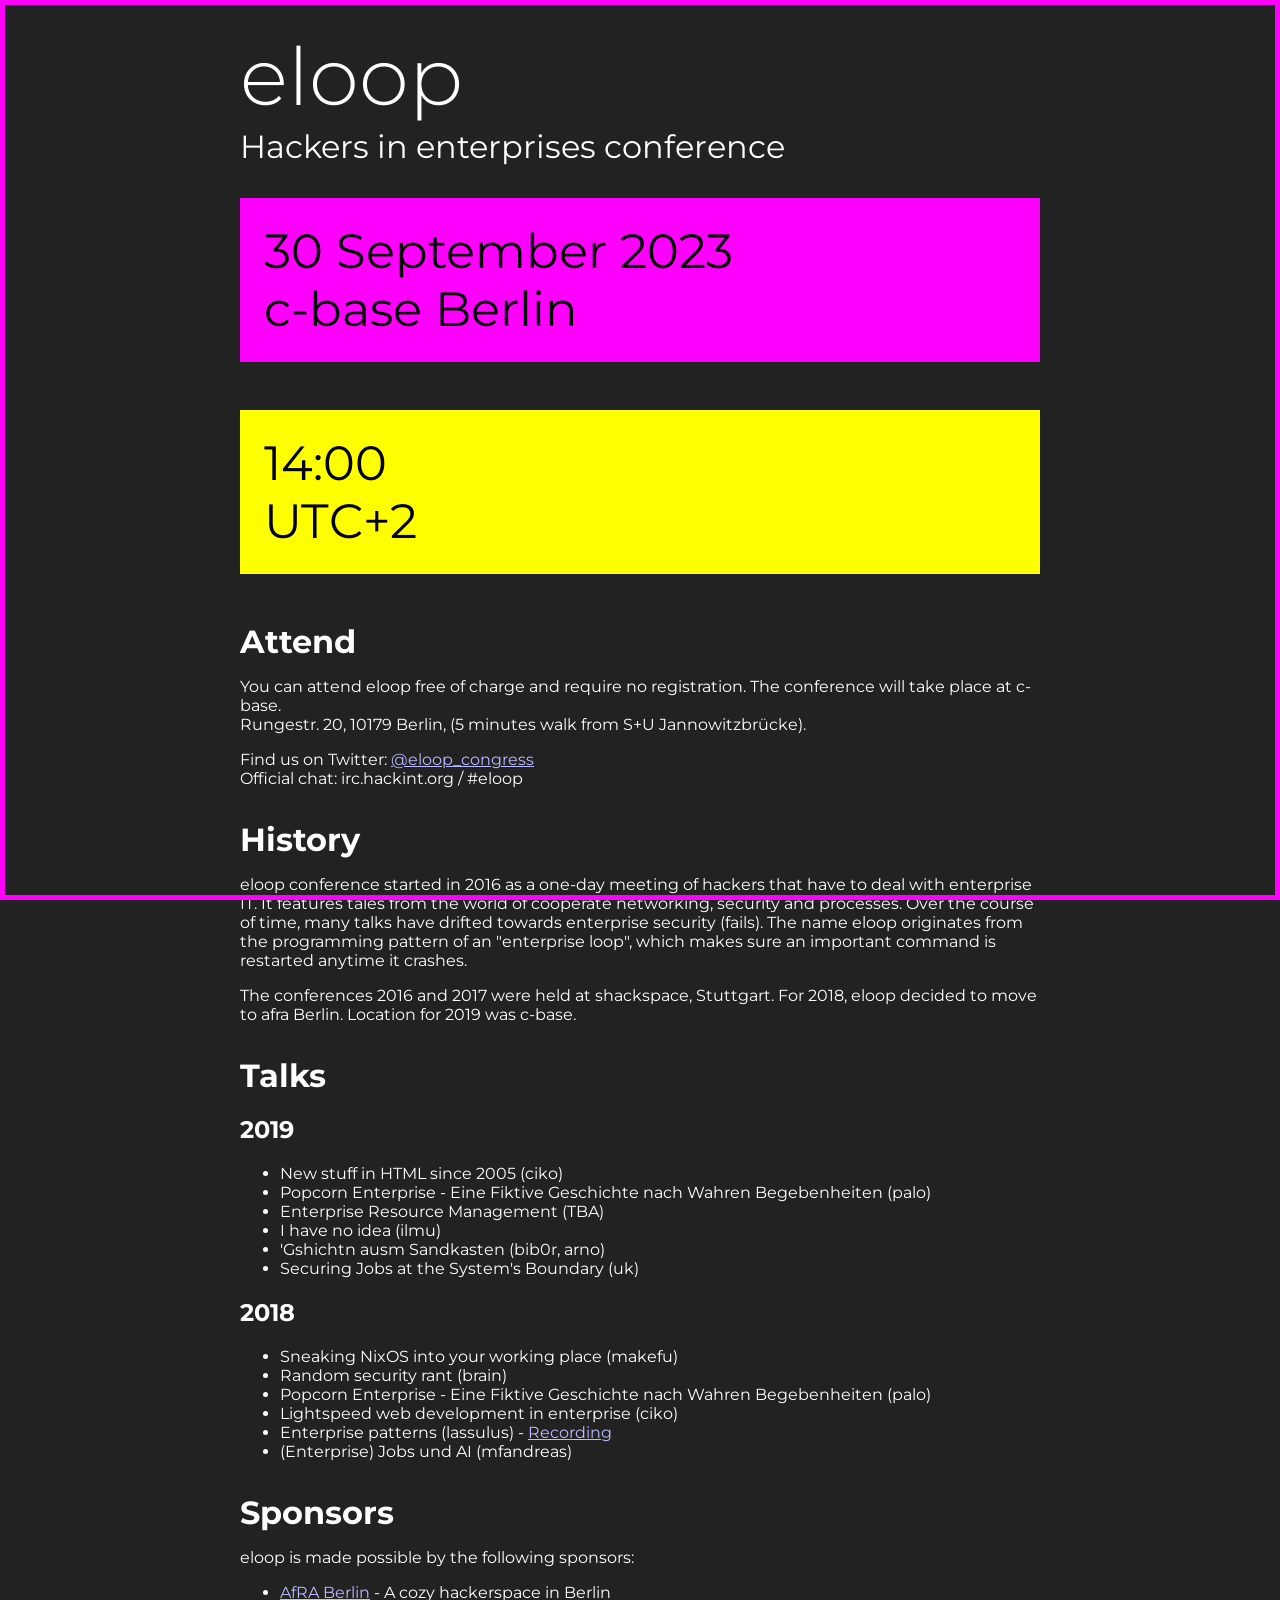
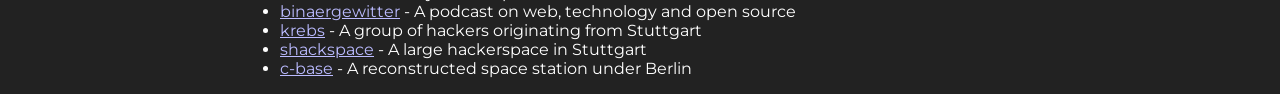
==== index.html @ 8beef0cc "update date" ====
<html>
<head>
    <link rel="stylesheet" href="custom.css">
    <link href="https://fonts.googleapis.com/css?family=Montserrat" rel="stylesheet">
    <meta name="viewport" content="width=device-width, initial-scale=1">
    <meta charset="UTF-8">
    <link rel="icon" href="/static/images/favicon_2.png">
    <title>eloop conference</title>
</head>
<body>
<div id="page-border-left"></div>
<div id="page-border-right"></div>
<div id="page-border-top"></div>
<div id="page-border-bottom"></div>

<div class="content">
    <div id="spacer_1" style="height: 20px;"></div>
    <p class="catchline">eloop</p><br>
    <p class="titleline">Hackers in enterprises conference</p>
    <p class="subline">30 September 2023<br>c-base Berlin</p>
    <p class="subline">14:00<br>UTC+2</p>
    <div>
        <h1>Attend</h1>
        <p>
            You can attend eloop free of charge and require no registration. The conference will take place at c-base.<br>
            Rungestr. 20, 10179 Berlin, (5 minutes walk from S+U Jannowitzbrücke).
        </p>
        <p>
            Find us on Twitter: <a href="https://twitter.com/eloop_congress">@eloop_congress</a><br>
            Official chat: irc.hackint.org / #eloop
        </p>
    <div>
        <h1>History</h1>
        <p>eloop conference started in 2016 as a one-day meeting of hackers that have to deal with enterprise IT. It features tales from the world of cooperate networking, security and processes. Over the course of time, many talks have drifted towards enterprise security (fails). The name eloop originates from the programming pattern of an "enterprise loop", which makes sure an important command is restarted anytime it crashes.</p>
        <p>The conferences 2016 and 2017 were held at shackspace, Stuttgart. For 2018, eloop decided to move to afra Berlin. Location for 2019 was c-base.</p>
      <div>
          <h1>Talks</h1>
          <h2>2019</h2>
          <p>
              <ul>
                  <li>New stuff in HTML since 2005 (ciko)</li>
                  <li>Popcorn Enterprise - Eine Fiktive Geschichte nach Wahren Begebenheiten (palo)</li>
                  <li>Enterprise Resource Management (TBA)</li>
                  <li>I have no idea (ilmu)</li>
                  <li>'Gshichtn ausm Sandkasten (bib0r, arno)</li>
                  <li>Securing Jobs at the System's Boundary (uk)</li>
              </ul>
          </p>

          <h2>2018</h2>
          <p>
              <ul>
                  <li>Sneaking NixOS into your working place (makefu)</li>
                  <li>Random security rant (brain)</li>
                  <li>Popcorn Enterprise - Eine Fiktive Geschichte nach Wahren Begebenheiten (palo)</li>
                  <li>Lightspeed web development in enterprise (ciko)</li>
                  <li>Enterprise patterns (lassulus) - <a href="https://www.youtube.com/watch?v=pxRpLiCVnbg">Recording</a></li>
                  <li>(Enterprise) Jobs und AI (mfandreas)</li>
              </ul>

          </p>
      </div>
    </div>
    <div>
        <h1>Sponsors</h1>
        <p>
            eloop is made possible by the following sponsors:
            <ul>
            <li><a href="https://www.afra-berlin.de">AfRA Berlin</a> - A cozy hackerspace in Berlin</li>
            <li><a href="https://blog.binaergewitter.de/">binaergewitter</a> - A podcast on web, technology and open source</li>
            <li><a href="https://krebsco.de/">krebs</a> - A group of hackers originating from Stuttgart</li>
            <li><a href="https://shackspace.de/">shackspace</a> - A large hackerspace in Stuttgart</li>
            <li><a href="https://c-base.org/">c-base</a> - A reconstructed space station under Berlin</li>
        </p>
</div>
<script>
    // Random color for every page load
    color_nr = Math.floor(Math.random()*3)
    color = ["#ff0", "#0ff", "#f0f"][color_nr]
    document.getElementById("page-border-left").style.background = color;
    document.getElementById("page-border-right").style.background = color;
    document.getElementById("page-border-top").style.background = color;
    document.getElementById("page-border-bottom").style.background = color;
    document.getElementsByClassName("subline")[0].style.background = color;
</script>

</body>
</html>
---- custom.css ----
body {
	background-color: #222;
	color: white;
}

.subline {
	padding: 0.5em;
}

/* Funky borders */
#page-border-top, #page-border-bottom, #page-border-left, #page-border-right {
	background: #ff00ff;
	position: fixed;
}
#page-border-left, #page-border-right {
	top: 0; bottom: 0;
	width: 5px;
}

#page-border-left { left: 0; }
#page-border-right { right: 0; }
	
#page-border-top, #page-border-bottom {
	left: 0; right: 0;
	height: 5px;
}
#page-border-top { top: 0; }
#page-border-bottom { bottom: 0; }

@media 
only screen and (max-width: 500px)
{
	#page-border-top, #page-border-left, #page-border-right { display: none; }
	#page-border-bottom{
		height: 10px;
	}
}

/* Content Box */
.content{
	max-width: 800px;
	margin-left: auto;
	margin-right: auto;
}

@media
only screen and (max-width: 800px){
	.content {
		max-width: 480px;
		padding-left: 10px;
		padding-right: 10px;
	}	
}

p, h1, h2, h3, h4, li, ul{
	font-family: 'Montserrat', sans-serif;
}

.catchline {
	font-weight: 300;
	font-size: 5rem;
	margin: 0;
}

.subline {
	font-size: 3rem;
	background-color: #ff0;
	color: black;
}

.titleline{
	margin: -1rem 0rem;
	font-size: 2rem;
}

h1 {
	margin: 0;
	margin-top: 2rem;
}

a {
	color: #bbf;
}

@media
only screen and (max-width: 800px){
	.catchline {
		font-weight: 300; 
		font-size: 2rem; 
		margin: 0;
	}
	.subline {
		font-size: 1.3rem;
	}
	.titleline {
		margin: -0.5rem 0rem;
		font-size: 1rem;
	}
	p, li {
		font-size: 0.9rem;
	}
	h1 {
		font-size: 1.2rem;
	}
}
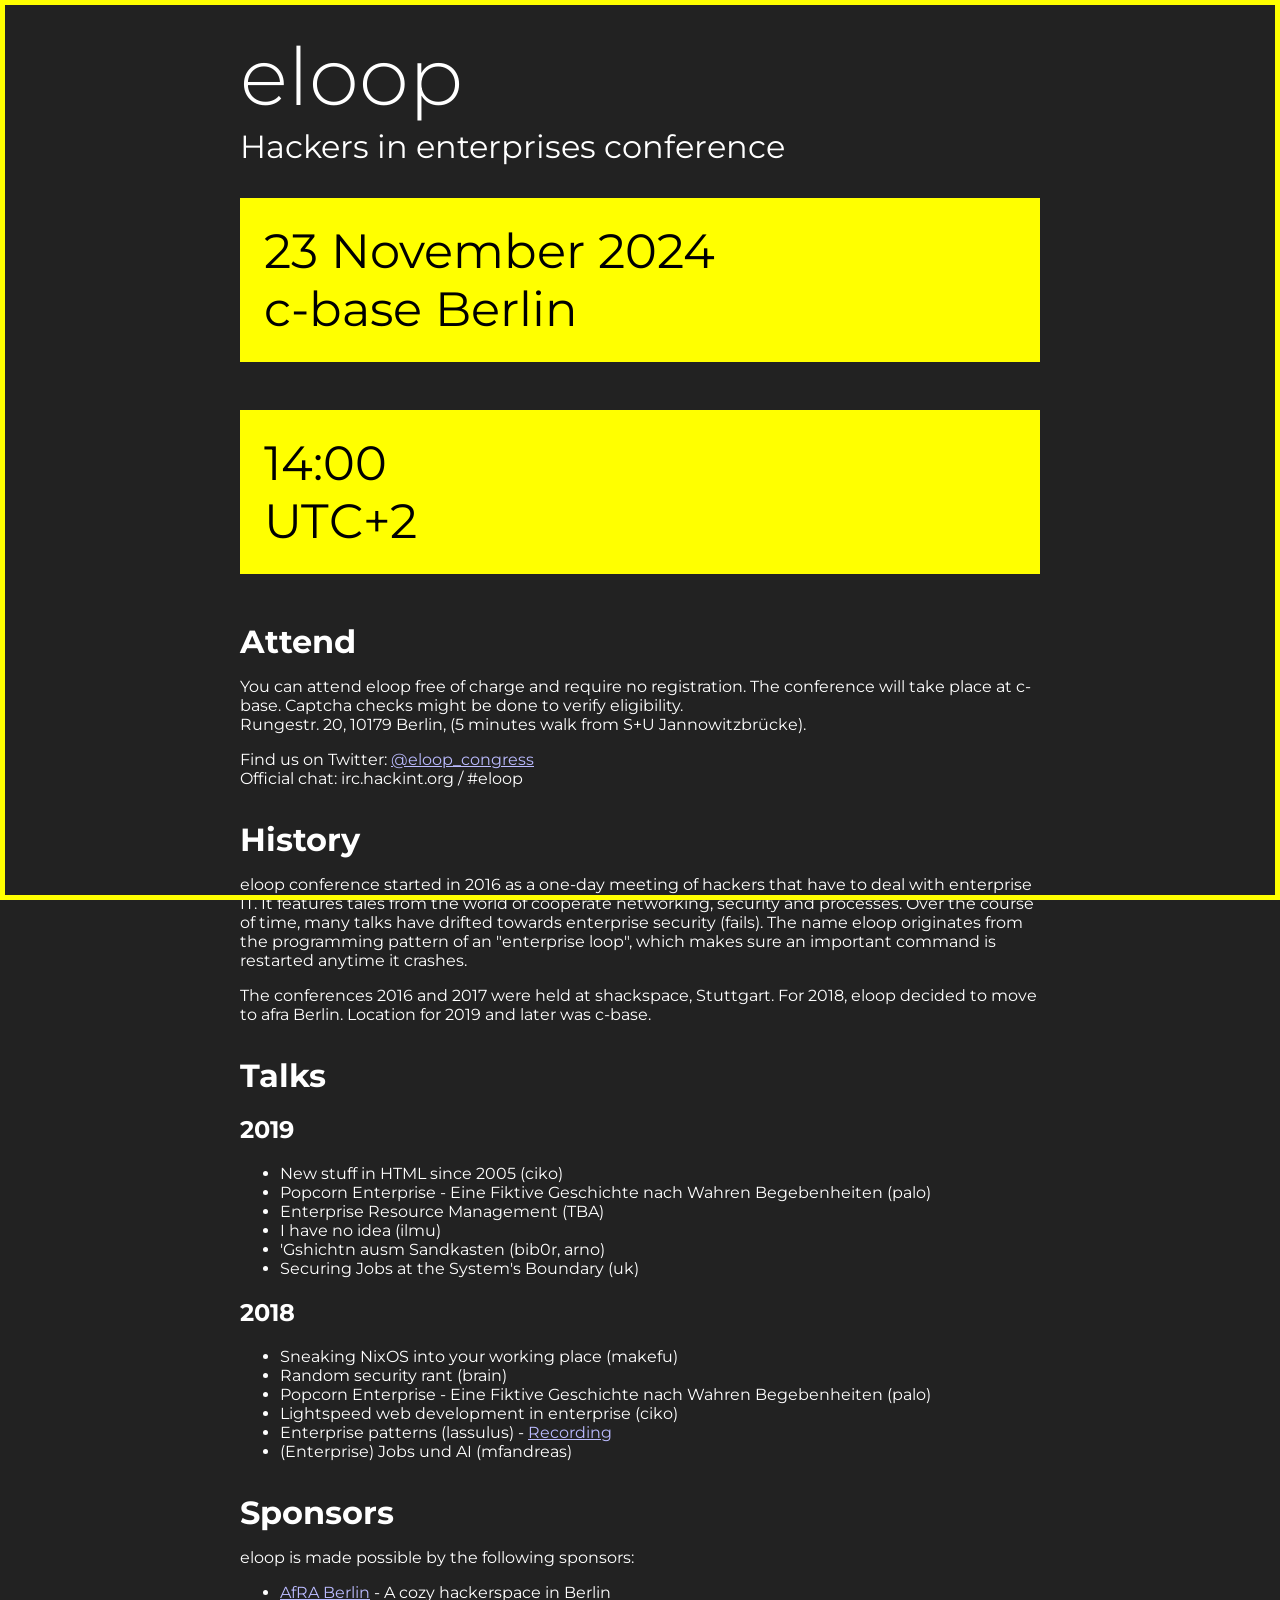
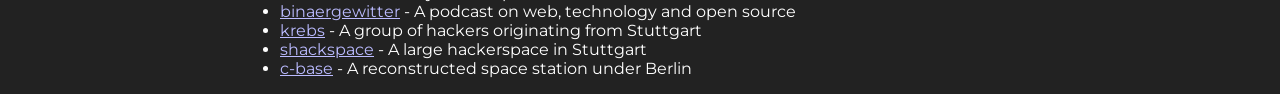
==== commit 967f6613: "update date for 2024" ====
--- a/index.html
+++ b/index.html
@@ -17,12 +17,12 @@
     <div id="spacer_1" style="height: 20px;"></div>
     <p class="catchline">eloop</p><br>
     <p class="titleline">Hackers in enterprises conference</p>
-    <p class="subline">30 September 2023<br>c-base Berlin</p>
+    <p class="subline">23 November 2024<br>c-base Berlin</p>
     <p class="subline">14:00<br>UTC+2</p>
     <div>
         <h1>Attend</h1>
         <p>
-            You can attend eloop free of charge and require no registration. The conference will take place at c-base.<br>
+            You can attend eloop free of charge and require no registration. The conference will take place at c-base. Captcha checks might be done to verify eligibility.<br>
             Rungestr. 20, 10179 Berlin, (5 minutes walk from S+U Jannowitzbrücke).
         </p>
         <p>
@@ -32,7 +32,7 @@
     <div>
         <h1>History</h1>
         <p>eloop conference started in 2016 as a one-day meeting of hackers that have to deal with enterprise IT. It features tales from the world of cooperate networking, security and processes. Over the course of time, many talks have drifted towards enterprise security (fails). The name eloop originates from the programming pattern of an "enterprise loop", which makes sure an important command is restarted anytime it crashes.</p>
-        <p>The conferences 2016 and 2017 were held at shackspace, Stuttgart. For 2018, eloop decided to move to afra Berlin. Location for 2019 was c-base.</p>
+        <p>The conferences 2016 and 2017 were held at shackspace, Stuttgart. For 2018, eloop decided to move to afra Berlin. Location for 2019 and later was c-base.</p>
       <div>
           <h1>Talks</h1>
           <h2>2019</h2>
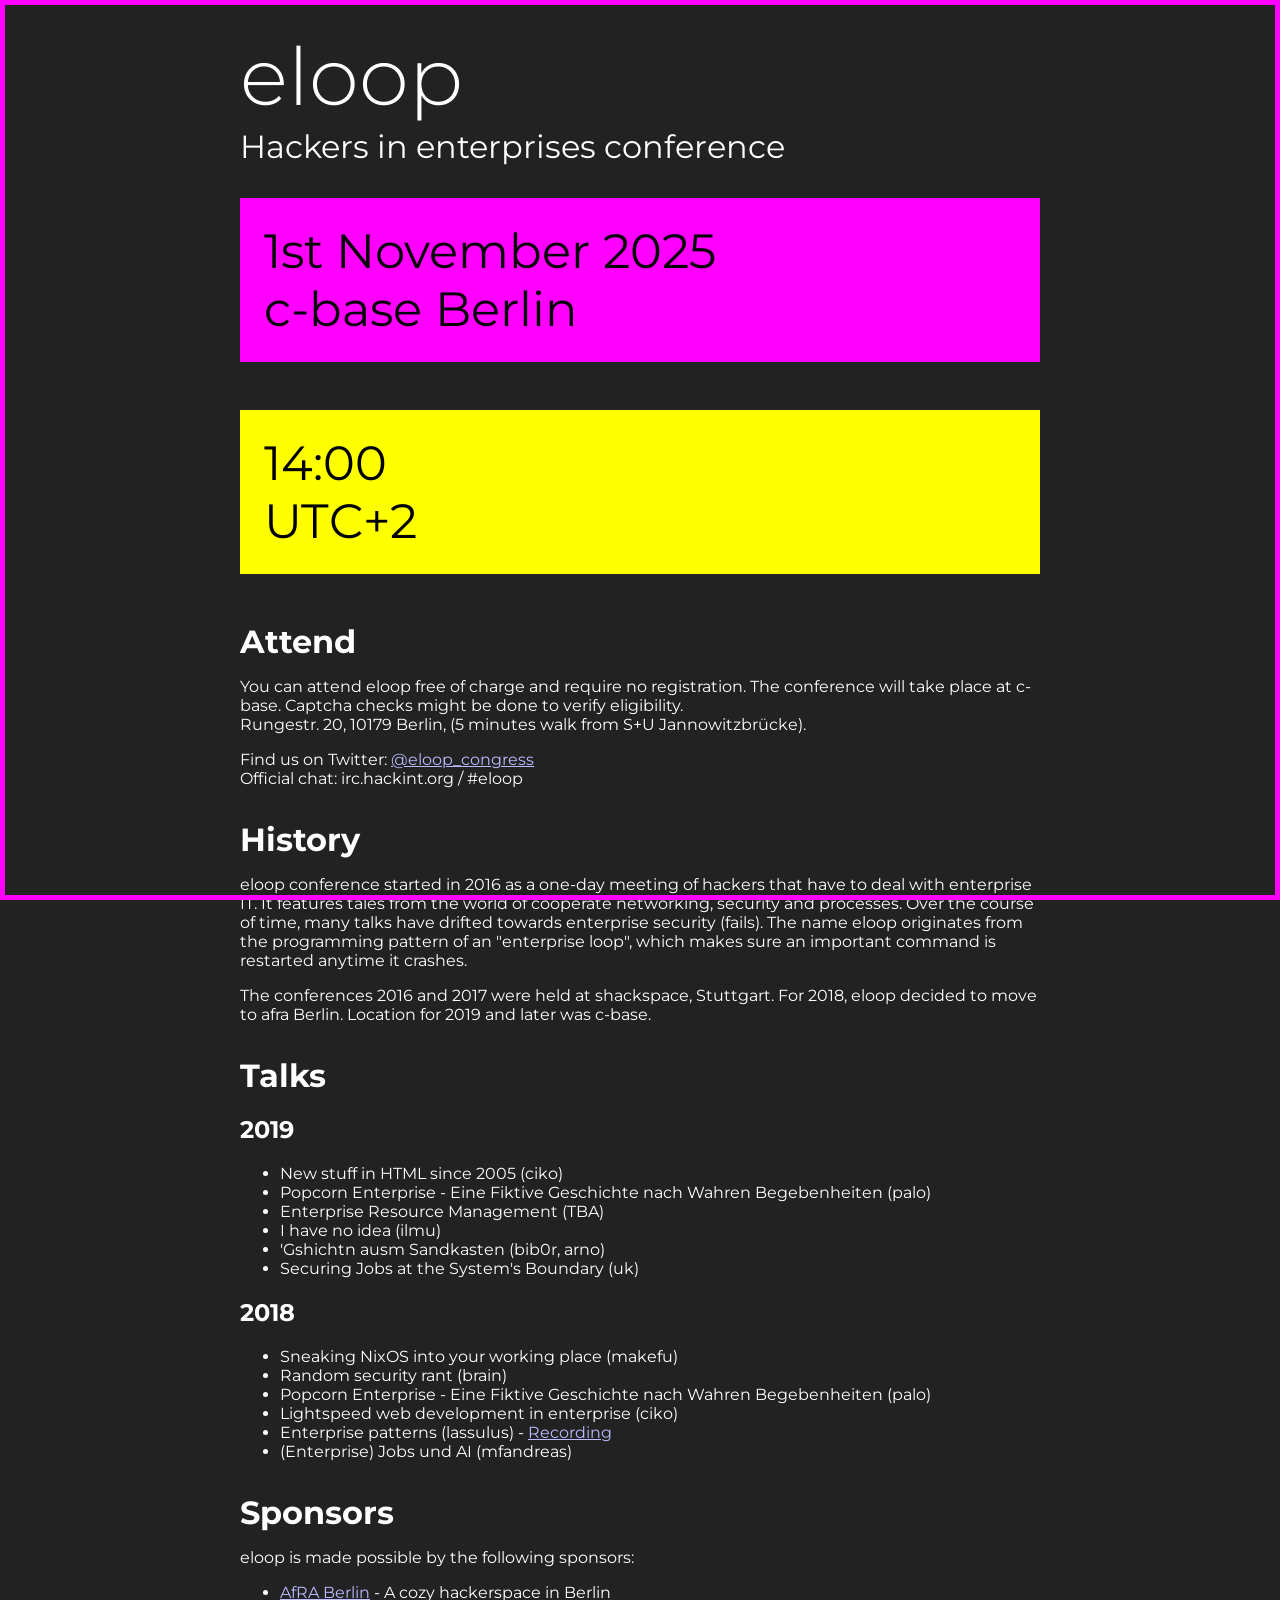
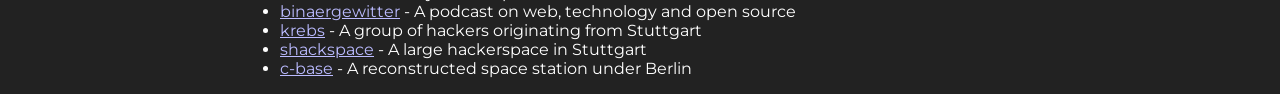
==== commit e236ca7f: "update date" ====
--- a/index.html
+++ b/index.html
@@ -17,7 +17,7 @@
     <div id="spacer_1" style="height: 20px;"></div>
     <p class="catchline">eloop</p><br>
     <p class="titleline">Hackers in enterprises conference</p>
-    <p class="subline">23 November 2024<br>c-base Berlin</p>
+    <p class="subline">1st November 2025<br>c-base Berlin</p>
     <p class="subline">14:00<br>UTC+2</p>
     <div>
         <h1>Attend</h1>
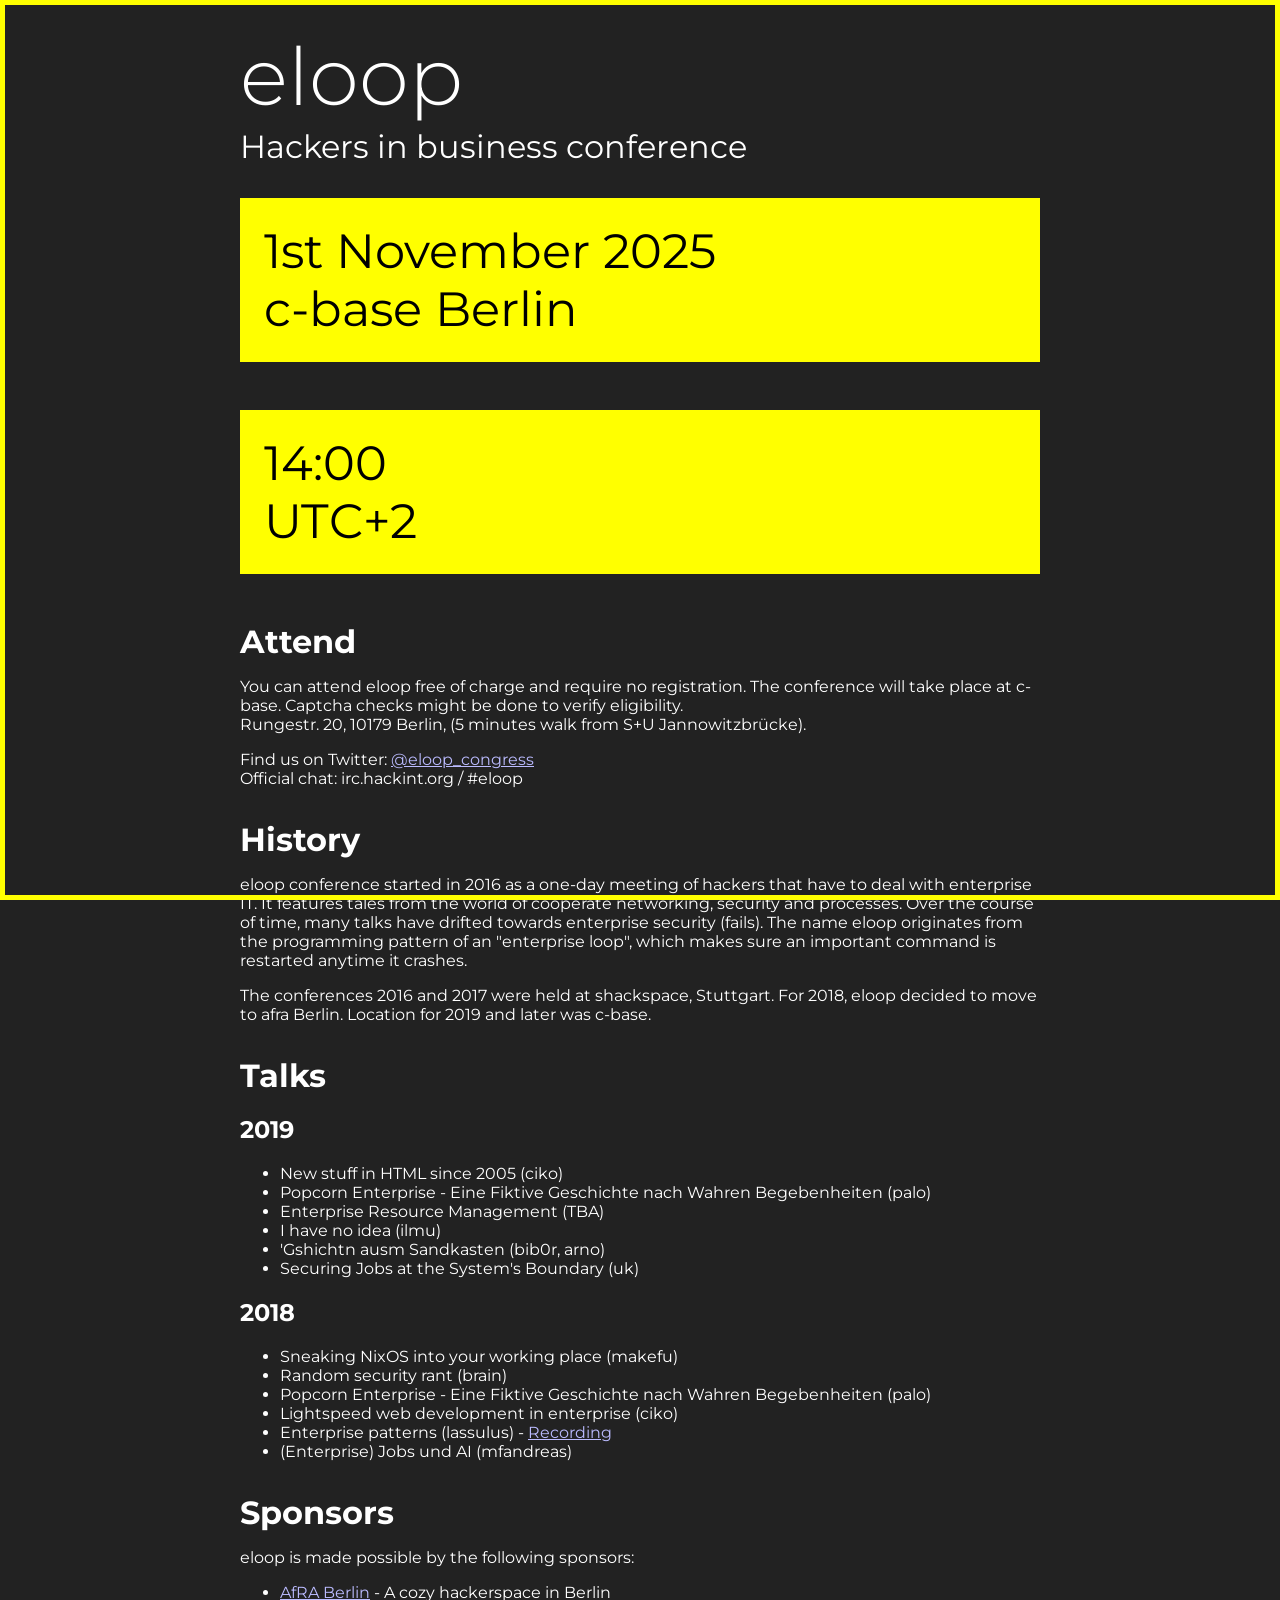
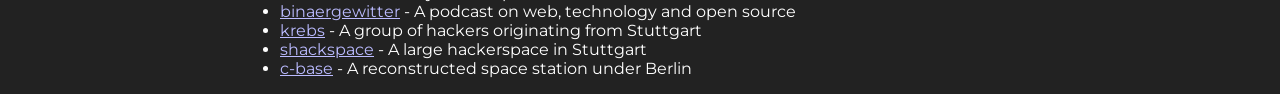
==== commit 23d323f3: "update tag line" ====
--- a/index.html
+++ b/index.html
@@ -16,7 +16,7 @@
 <div class="content">
     <div id="spacer_1" style="height: 20px;"></div>
     <p class="catchline">eloop</p><br>
-    <p class="titleline">Hackers in enterprises conference</p>
+    <p class="titleline">Hackers in business conference</p>
     <p class="subline">1st November 2025<br>c-base Berlin</p>
     <p class="subline">14:00<br>UTC+2</p>
     <div>
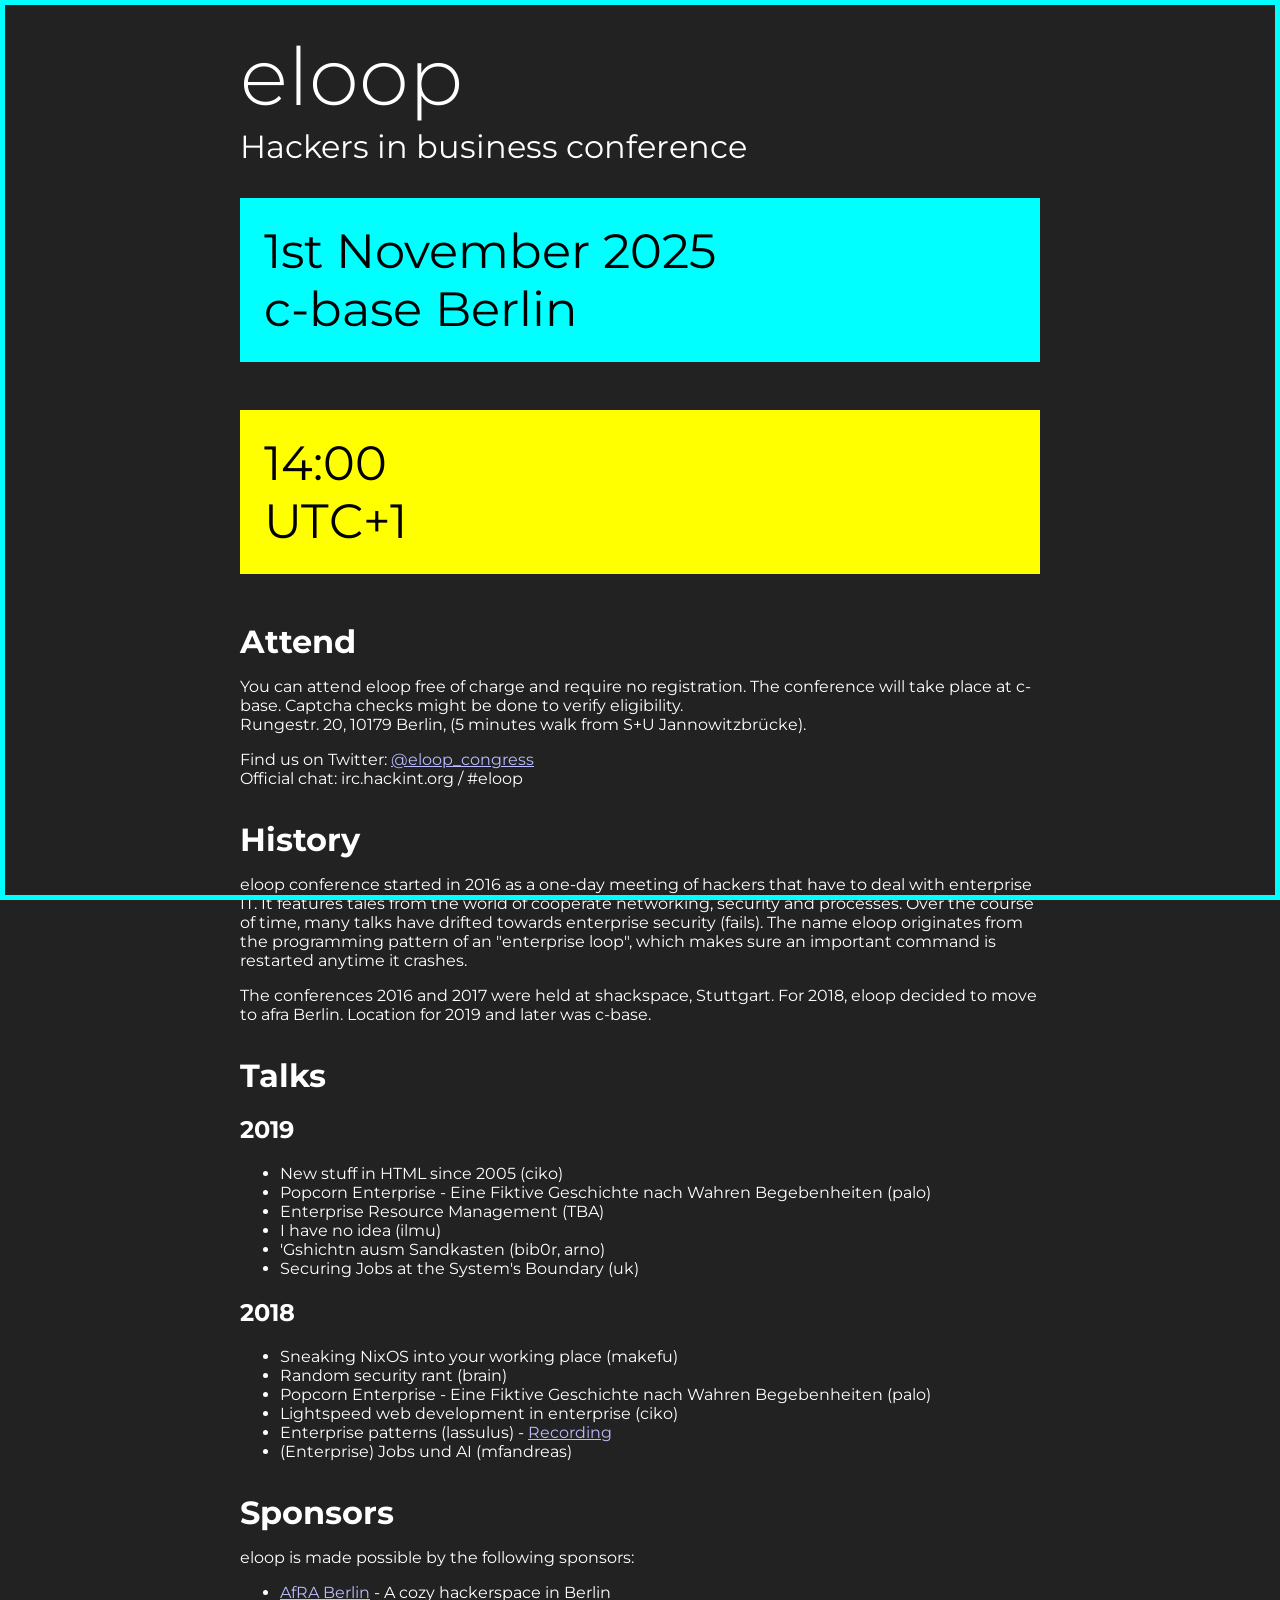
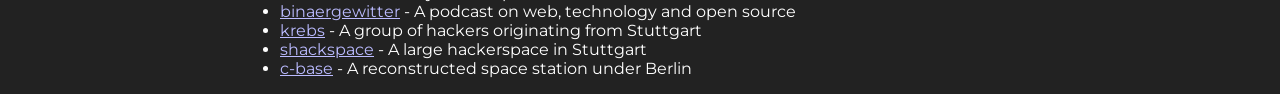
==== commit 87281854: "fix timezone" ====
--- a/index.html
+++ b/index.html
@@ -18,7 +18,7 @@
     <p class="catchline">eloop</p><br>
     <p class="titleline">Hackers in business conference</p>
     <p class="subline">1st November 2025<br>c-base Berlin</p>
-    <p class="subline">14:00<br>UTC+2</p>
+    <p class="subline">14:00<br>UTC+1</p>
     <div>
         <h1>Attend</h1>
         <p>
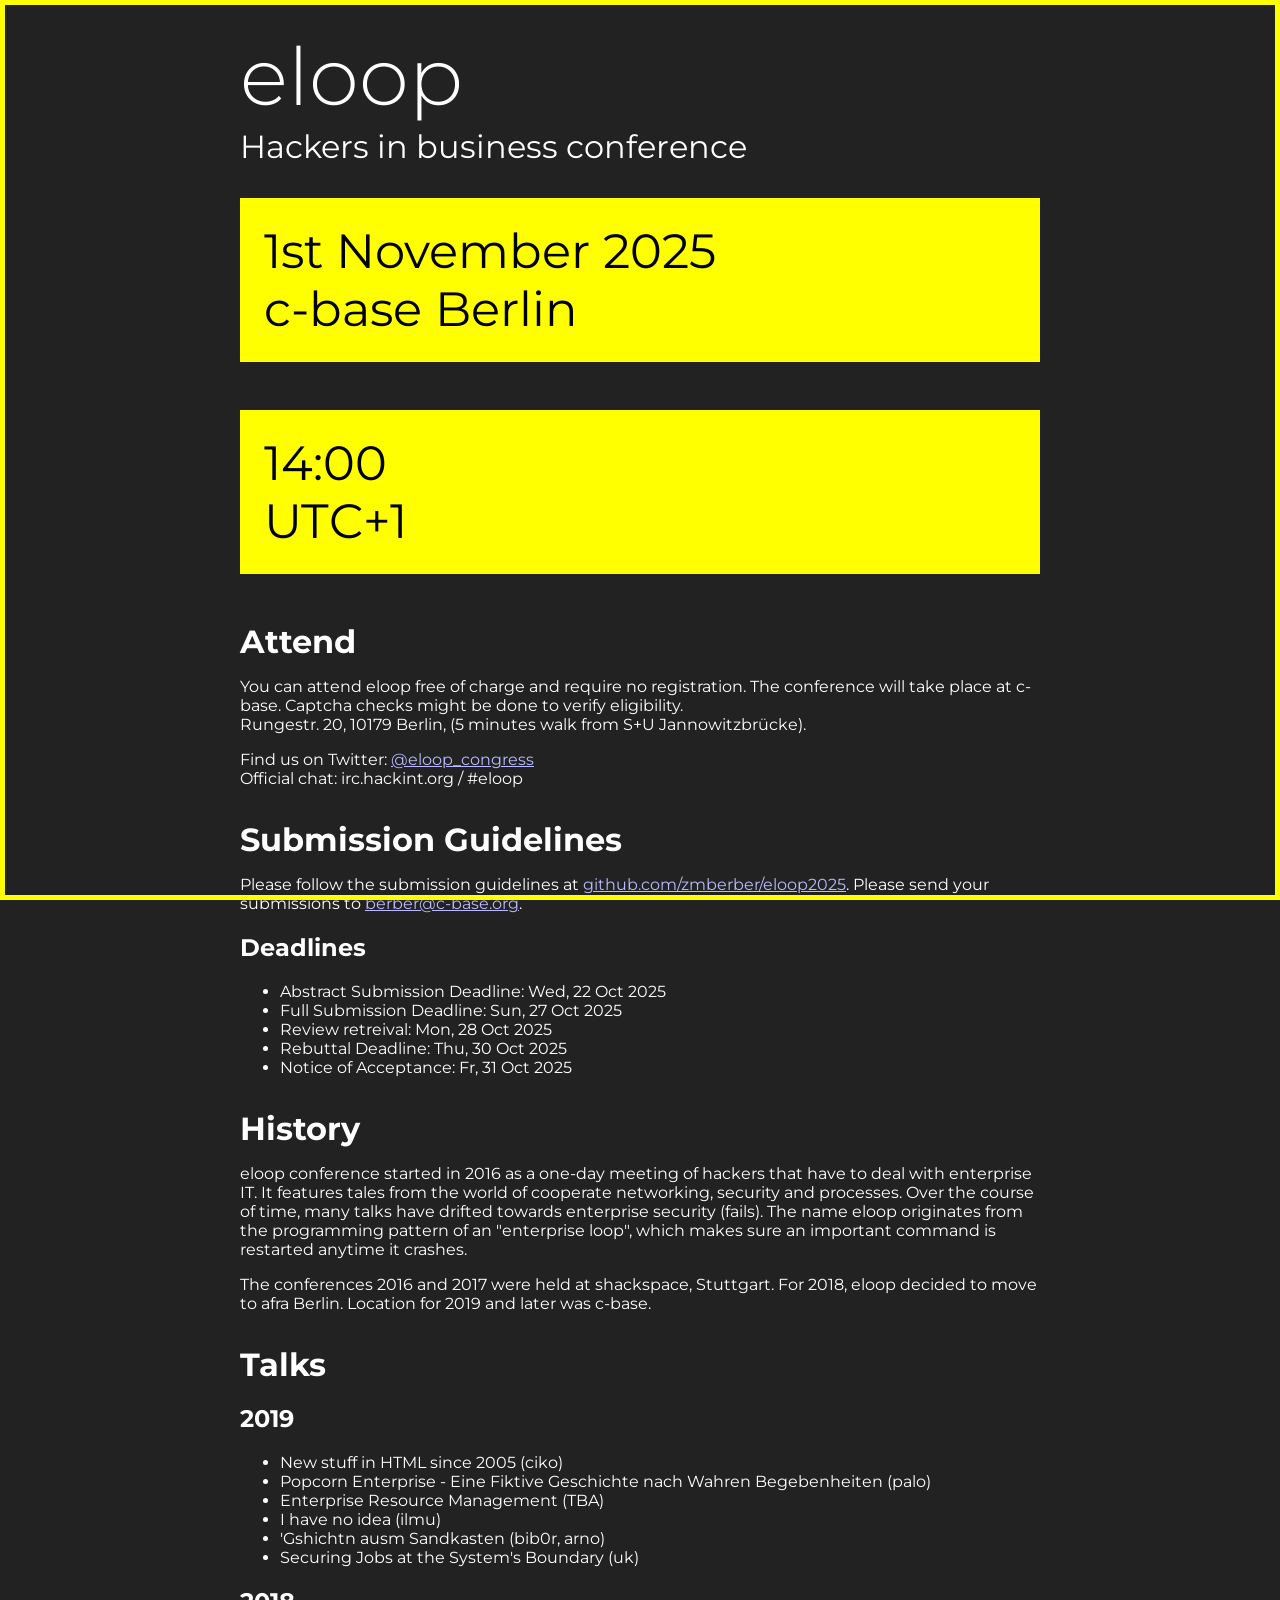
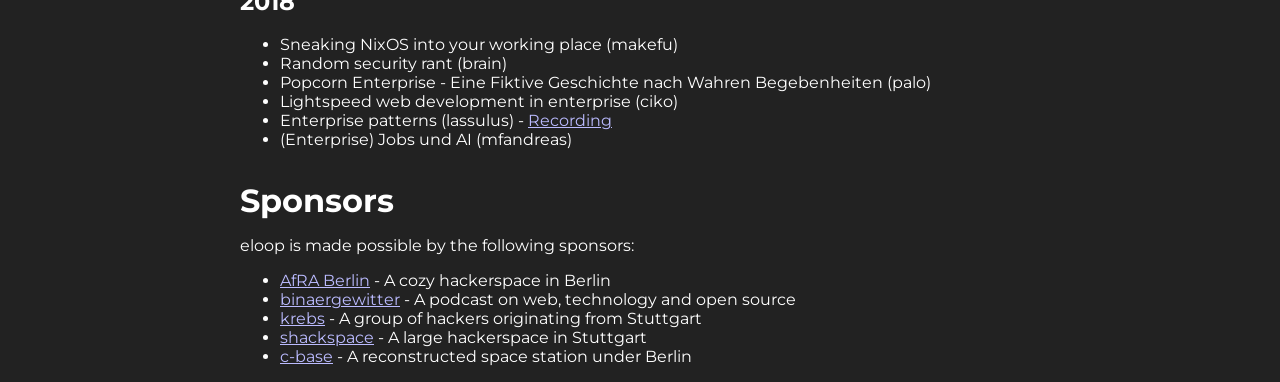
==== commit 5317814c: "submission guidelines" ====
--- a/index.html
+++ b/index.html
@@ -29,6 +29,21 @@
             Find us on Twitter: <a href="https://twitter.com/eloop_congress">@eloop_congress</a><br>
             Official chat: irc.hackint.org / #eloop
         </p>
+    </div>
+    <div>
+	  <h1>Submission Guidelines</h1>
+	  <p>
+	    Please follow the submission guidelines at <a href="https://github.com/zmberber/eloop2025">github.com/zmberber/eloop2025</a>.  Please send your submissions to <a href="mailto:berber@c-base.org">berber@c-base.org</a>. 
+	  </p>
+	  <h2>Deadlines</h2>
+	  <ul>
+	    <li>Abstract Submission Deadline: Wed, 22 Oct 2025</li>
+	    <li>Full Submission Deadline: Sun, 27 Oct 2025</li>
+	    <li>Review retreival: Mon, 28 Oct 2025</li>
+	    <li>Rebuttal Deadline: Thu, 30 Oct 2025</li>
+	    <li>Notice of Acceptance: Fr, 31 Oct 2025</li>
+	  </ul>
+    </div>
     <div>
         <h1>History</h1>
         <p>eloop conference started in 2016 as a one-day meeting of hackers that have to deal with enterprise IT. It features tales from the world of cooperate networking, security and processes. Over the course of time, many talks have drifted towards enterprise security (fails). The name eloop originates from the programming pattern of an "enterprise loop", which makes sure an important command is restarted anytime it crashes.</p>
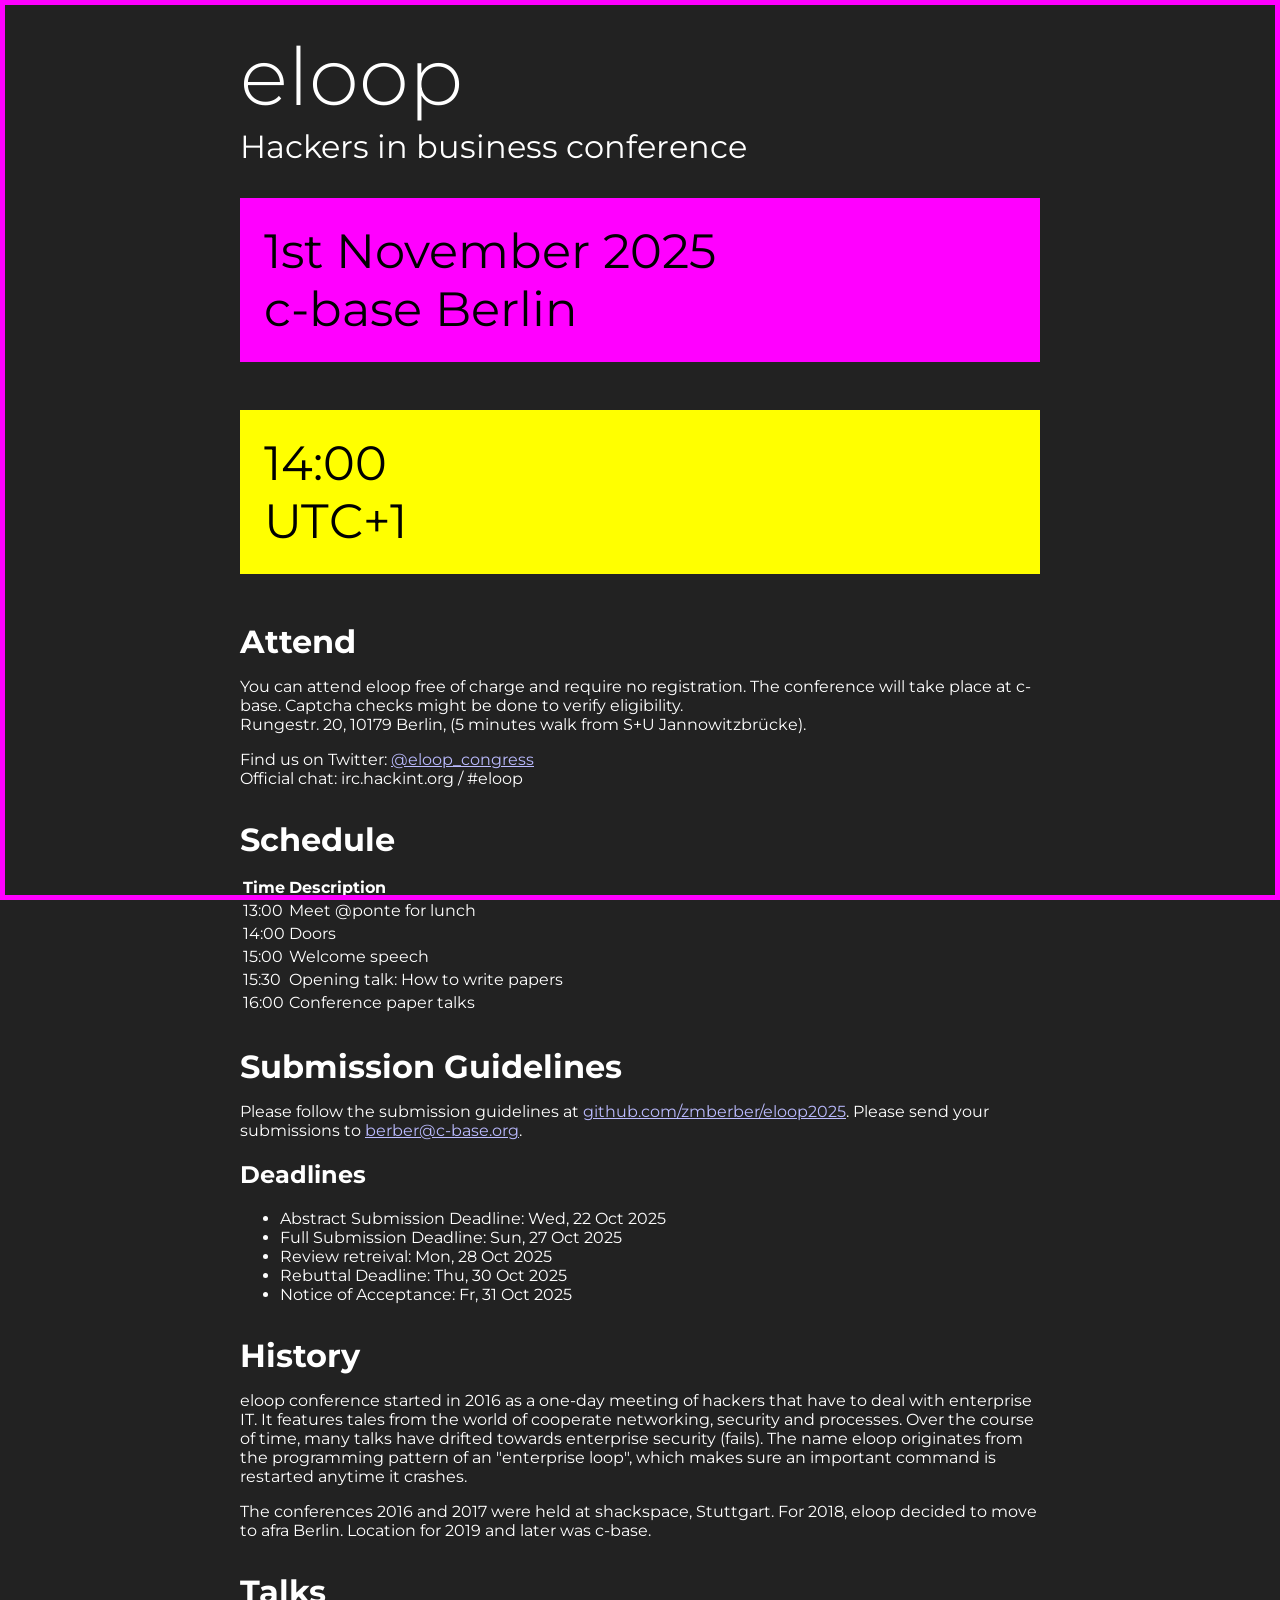
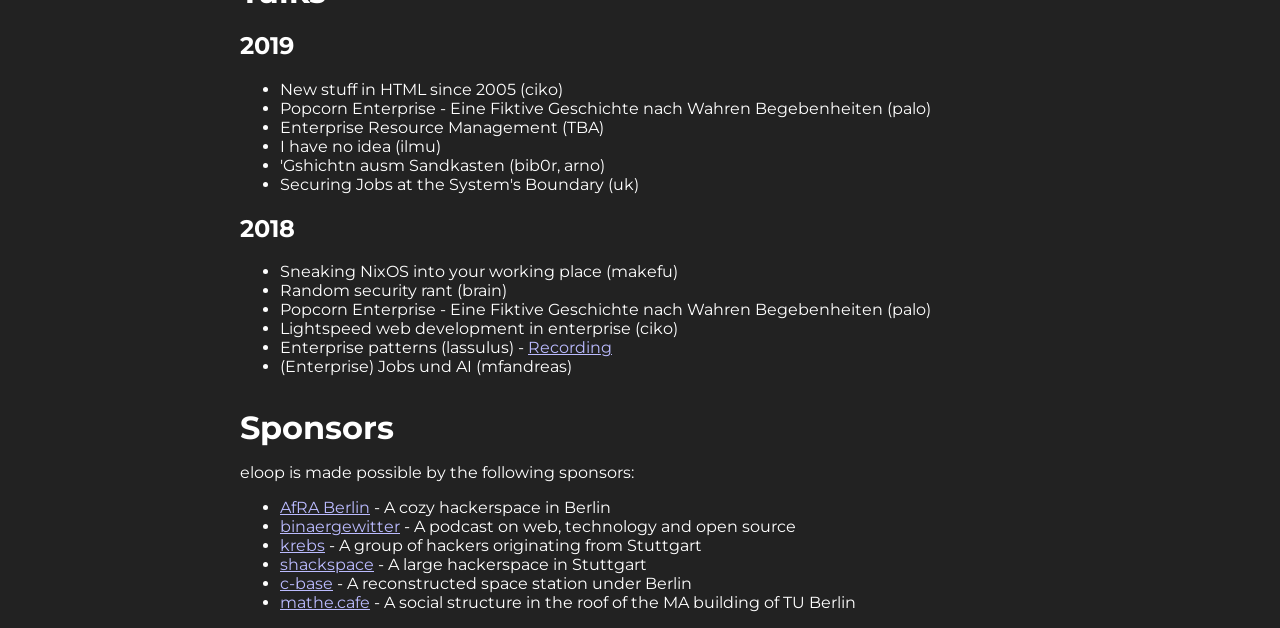
==== commit 223dc8f3: "schedule" ====
--- a/index.html
+++ b/index.html
@@ -1,103 +1,143 @@
 <html>
-<head>
+  <head>
     <link rel="stylesheet" href="custom.css">
     <link href="https://fonts.googleapis.com/css?family=Montserrat" rel="stylesheet">
     <meta name="viewport" content="width=device-width, initial-scale=1">
     <meta charset="UTF-8">
     <link rel="icon" href="/static/images/favicon_2.png">
     <title>eloop conference</title>
-</head>
-<body>
-<div id="page-border-left"></div>
-<div id="page-border-right"></div>
-<div id="page-border-top"></div>
-<div id="page-border-bottom"></div>
+  </head>
+  <body>
+    <div id="page-border-left"></div>
+    <div id="page-border-right"></div>
+    <div id="page-border-top"></div>
+    <div id="page-border-bottom"></div>
 
-<div class="content">
-    <div id="spacer_1" style="height: 20px;"></div>
-    <p class="catchline">eloop</p><br>
-    <p class="titleline">Hackers in business conference</p>
-    <p class="subline">1st November 2025<br>c-base Berlin</p>
-    <p class="subline">14:00<br>UTC+1</p>
-    <div>
+    <div class="content">
+      <div id="spacer_1" style="height: 20px;"></div>
+      <p class="catchline">eloop</p><br>
+      <p class="titleline">Hackers in business conference</p>
+      <p class="subline">1st November 2025<br>c-base Berlin</p>
+      <p class="subline">14:00<br>UTC+1</p>
+      <div>
         <h1>Attend</h1>
         <p>
-            You can attend eloop free of charge and require no registration. The conference will take place at c-base. Captcha checks might be done to verify eligibility.<br>
-            Rungestr. 20, 10179 Berlin, (5 minutes walk from S+U Jannowitzbrücke).
+          You can attend eloop free of charge and require no registration. The conference will take place at c-base. Captcha checks might be done to verify eligibility.<br>
+          Rungestr. 20, 10179 Berlin, (5 minutes walk from S+U Jannowitzbrücke).
         </p>
         <p>
-            Find us on Twitter: <a href="https://twitter.com/eloop_congress">@eloop_congress</a><br>
-            Official chat: irc.hackint.org / #eloop
+          Find us on Twitter: <a href="https://twitter.com/eloop_congress">@eloop_congress</a><br>
+          Official chat: irc.hackint.org / #eloop
         </p>
-    </div>
-    <div>
-	  <h1>Submission Guidelines</h1>
-	  <p>
-	    Please follow the submission guidelines at <a href="https://github.com/zmberber/eloop2025">github.com/zmberber/eloop2025</a>.  Please send your submissions to <a href="mailto:berber@c-base.org">berber@c-base.org</a>. 
-	  </p>
-	  <h2>Deadlines</h2>
-	  <ul>
-	    <li>Abstract Submission Deadline: Wed, 22 Oct 2025</li>
-	    <li>Full Submission Deadline: Sun, 27 Oct 2025</li>
-	    <li>Review retreival: Mon, 28 Oct 2025</li>
-	    <li>Rebuttal Deadline: Thu, 30 Oct 2025</li>
-	    <li>Notice of Acceptance: Fr, 31 Oct 2025</li>
-	  </ul>
-    </div>
-    <div>
+      </div>
+      <div>
+	<h1>Schedule</h1>
+	<p>
+	  <style>
+	    table th:first-child, table td:first-child {
+		text-align: left;
+	    }
+	    table th:nth-child(2), table td:nth-child(2) {
+		text-align: left;
+	    }
+	  </style>
+
+	  <table>
+	    <tr>
+	      <th>Time</th>
+	      <th>Description</th>
+	    </tr>
+	    <tr>
+	      <td>13:00</td>
+	      <td>Meet @ponte for lunch</td>
+	    </tr>
+	    <tr>
+	      <td>14:00</td>
+	      <td>Doors</td>
+	    </tr>
+	    <tr>
+	      <td>15:00</td>
+	      <td>Welcome speech</td>
+	    </tr>
+	    <tr>
+	      <td>15:30</td>
+	      <td>Opening talk: How to write papers</td>
+	    </tr>
+	    <tr>
+	      <td>16:00</td>
+	      <td>Conference paper talks</td>
+	    </tr>
+	  </table>
+
+	</p>
+	<h1>Submission Guidelines</h1>
+	<p>
+	  Please follow the submission guidelines at <a href="https://github.com/zmberber/eloop2025">github.com/zmberber/eloop2025</a>.  Please send your submissions to <a href="mailto:berber@c-base.org">berber@c-base.org</a>. 
+	</p>
+	<h2>Deadlines</h2>
+	<ul>
+	  <li>Abstract Submission Deadline: Wed, 22 Oct 2025</li>
+	  <li>Full Submission Deadline: Sun, 27 Oct 2025</li>
+	  <li>Review retreival: Mon, 28 Oct 2025</li>
+	  <li>Rebuttal Deadline: Thu, 30 Oct 2025</li>
+	  <li>Notice of Acceptance: Fr, 31 Oct 2025</li>
+	</ul>
+      </div>
+      <div>
         <h1>History</h1>
         <p>eloop conference started in 2016 as a one-day meeting of hackers that have to deal with enterprise IT. It features tales from the world of cooperate networking, security and processes. Over the course of time, many talks have drifted towards enterprise security (fails). The name eloop originates from the programming pattern of an "enterprise loop", which makes sure an important command is restarted anytime it crashes.</p>
         <p>The conferences 2016 and 2017 were held at shackspace, Stuttgart. For 2018, eloop decided to move to afra Berlin. Location for 2019 and later was c-base.</p>
-      <div>
+	<div>
           <h1>Talks</h1>
           <h2>2019</h2>
           <p>
-              <ul>
-                  <li>New stuff in HTML since 2005 (ciko)</li>
-                  <li>Popcorn Enterprise - Eine Fiktive Geschichte nach Wahren Begebenheiten (palo)</li>
-                  <li>Enterprise Resource Management (TBA)</li>
-                  <li>I have no idea (ilmu)</li>
-                  <li>'Gshichtn ausm Sandkasten (bib0r, arno)</li>
-                  <li>Securing Jobs at the System's Boundary (uk)</li>
-              </ul>
+            <ul>
+              <li>New stuff in HTML since 2005 (ciko)</li>
+              <li>Popcorn Enterprise - Eine Fiktive Geschichte nach Wahren Begebenheiten (palo)</li>
+              <li>Enterprise Resource Management (TBA)</li>
+              <li>I have no idea (ilmu)</li>
+              <li>'Gshichtn ausm Sandkasten (bib0r, arno)</li>
+              <li>Securing Jobs at the System's Boundary (uk)</li>
+            </ul>
           </p>
 
           <h2>2018</h2>
           <p>
-              <ul>
-                  <li>Sneaking NixOS into your working place (makefu)</li>
-                  <li>Random security rant (brain)</li>
-                  <li>Popcorn Enterprise - Eine Fiktive Geschichte nach Wahren Begebenheiten (palo)</li>
-                  <li>Lightspeed web development in enterprise (ciko)</li>
-                  <li>Enterprise patterns (lassulus) - <a href="https://www.youtube.com/watch?v=pxRpLiCVnbg">Recording</a></li>
-                  <li>(Enterprise) Jobs und AI (mfandreas)</li>
-              </ul>
+            <ul>
+              <li>Sneaking NixOS into your working place (makefu)</li>
+              <li>Random security rant (brain)</li>
+              <li>Popcorn Enterprise - Eine Fiktive Geschichte nach Wahren Begebenheiten (palo)</li>
+              <li>Lightspeed web development in enterprise (ciko)</li>
+              <li>Enterprise patterns (lassulus) - <a href="https://www.youtube.com/watch?v=pxRpLiCVnbg">Recording</a></li>
+              <li>(Enterprise) Jobs und AI (mfandreas)</li>
+            </ul>
 
           </p>
+	</div>
       </div>
-    </div>
-    <div>
+      <div>
         <h1>Sponsors</h1>
         <p>
-            eloop is made possible by the following sponsors:
-            <ul>
+          eloop is made possible by the following sponsors:
+          <ul>
             <li><a href="https://www.afra-berlin.de">AfRA Berlin</a> - A cozy hackerspace in Berlin</li>
             <li><a href="https://blog.binaergewitter.de/">binaergewitter</a> - A podcast on web, technology and open source</li>
             <li><a href="https://krebsco.de/">krebs</a> - A group of hackers originating from Stuttgart</li>
             <li><a href="https://shackspace.de/">shackspace</a> - A large hackerspace in Stuttgart</li>
             <li><a href="https://c-base.org/">c-base</a> - A reconstructed space station under Berlin</li>
+	    <li><a href="https://mathe.cafe">mathe.cafe</a> - A social structure in the roof of the MA building of TU Berlin</li>
         </p>
-</div>
-<script>
-    // Random color for every page load
-    color_nr = Math.floor(Math.random()*3)
-    color = ["#ff0", "#0ff", "#f0f"][color_nr]
-    document.getElementById("page-border-left").style.background = color;
-    document.getElementById("page-border-right").style.background = color;
-    document.getElementById("page-border-top").style.background = color;
-    document.getElementById("page-border-bottom").style.background = color;
-    document.getElementsByClassName("subline")[0].style.background = color;
-</script>
+      </div>
+      <script>
+	// Random color for every page load
+	color_nr = Math.floor(Math.random()*3)
+	color = ["#ff0", "#0ff", "#f0f"][color_nr]
+	document.getElementById("page-border-left").style.background = color;
+	document.getElementById("page-border-right").style.background = color;
+	document.getElementById("page-border-top").style.background = color;
+	document.getElementById("page-border-bottom").style.background = color;
+	document.getElementsByClassName("subline")[0].style.background = color;
+      </script>
 
-</body>
+  </body>
 </html>
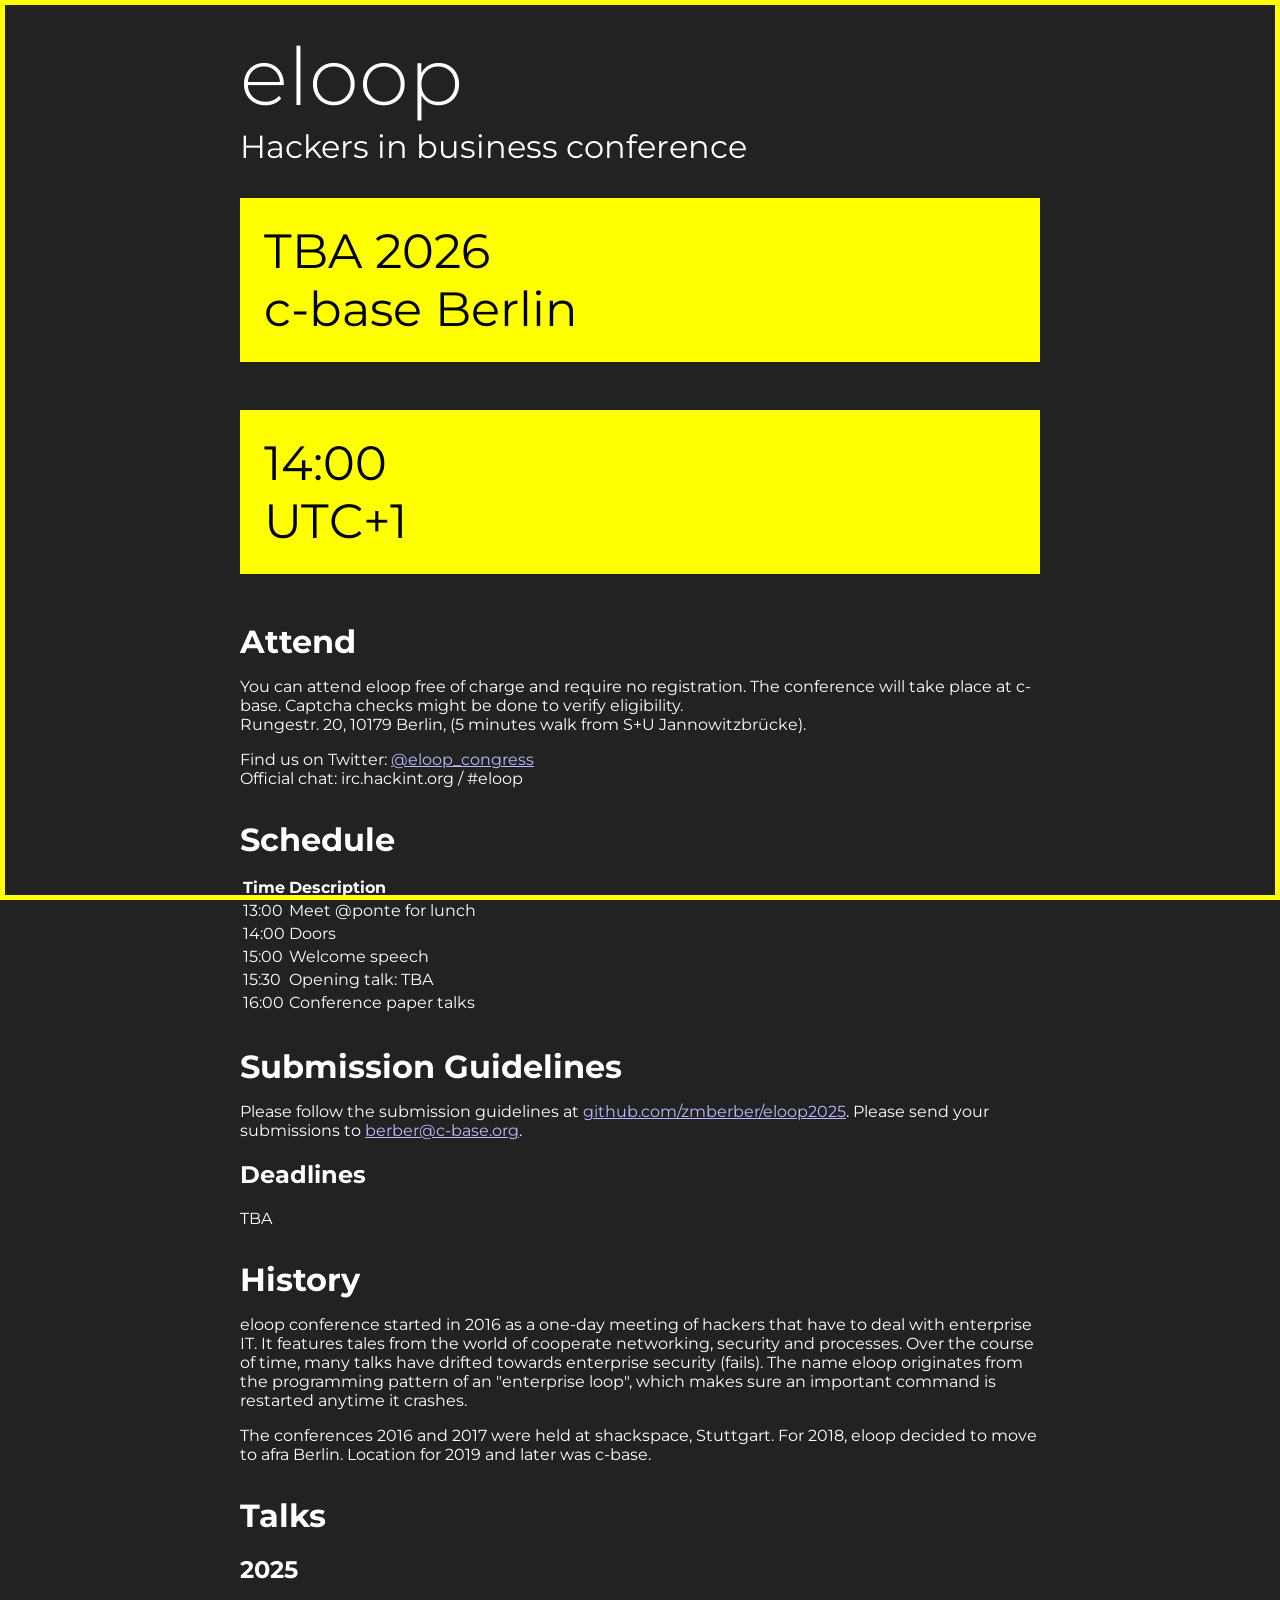
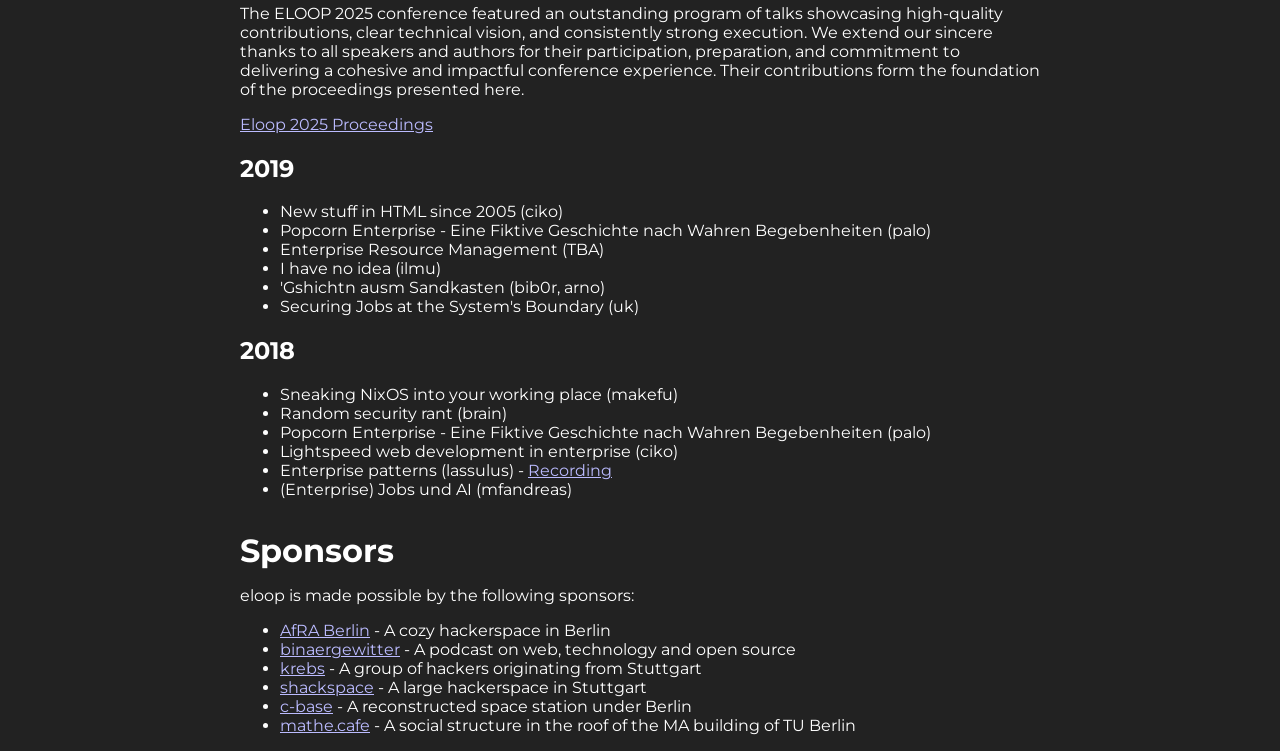
==== commit bb4575cb: "index.html link to 2025 proceedings, lassulus paper update" ====
--- a/index.html
+++ b/index.html
@@ -17,7 +17,7 @@
       <div id="spacer_1" style="height: 20px;"></div>
       <p class="catchline">eloop</p><br>
       <p class="titleline">Hackers in business conference</p>
-      <p class="subline">1st November 2025<br>c-base Berlin</p>
+      <p class="subline">TBA 2026<br>c-base Berlin</p>
       <p class="subline">14:00<br>UTC+1</p>
       <div>
         <h1>Attend</h1>
@@ -61,7 +61,7 @@
 	    </tr>
 	    <tr>
 	      <td>15:30</td>
-	      <td>Opening talk: How to write papers</td>
+	      <td>Opening talk: TBA</td>
 	    </tr>
 	    <tr>
 	      <td>16:00</td>
@@ -75,13 +75,7 @@
 	  Please follow the submission guidelines at <a href="https://github.com/zmberber/eloop2025">github.com/zmberber/eloop2025</a>.  Please send your submissions to <a href="mailto:berber@c-base.org">berber@c-base.org</a>. 
 	</p>
 	<h2>Deadlines</h2>
-	<ul>
-	  <li>Abstract Submission Deadline: Wed, 22 Oct 2025</li>
-	  <li>Full Submission Deadline: Sun, 27 Oct 2025</li>
-	  <li>Review retreival: Mon, 28 Oct 2025</li>
-	  <li>Rebuttal Deadline: Thu, 30 Oct 2025</li>
-	  <li>Notice of Acceptance: Fr, 31 Oct 2025</li>
-	</ul>
+	<p>TBA</p>
       </div>
       <div>
         <h1>History</h1>
@@ -89,6 +83,9 @@
         <p>The conferences 2016 and 2017 were held at shackspace, Stuttgart. For 2018, eloop decided to move to afra Berlin. Location for 2019 and later was c-base.</p>
 	<div>
           <h1>Talks</h1>
+	  <h2>2025</h2>
+	  <p>The ELOOP 2025 conference featured an outstanding program of talks showcasing high-quality contributions, clear technical vision, and consistently strong execution. We extend our sincere thanks to all speakers and authors for their participation, preparation, and commitment to delivering a cohesive and impactful conference experience. Their contributions form the foundation of the proceedings presented here.</p>
+	  <p><a href="/2025.html">Eloop 2025 Proceedings</a></p>
           <h2>2019</h2>
           <p>
             <ul>
